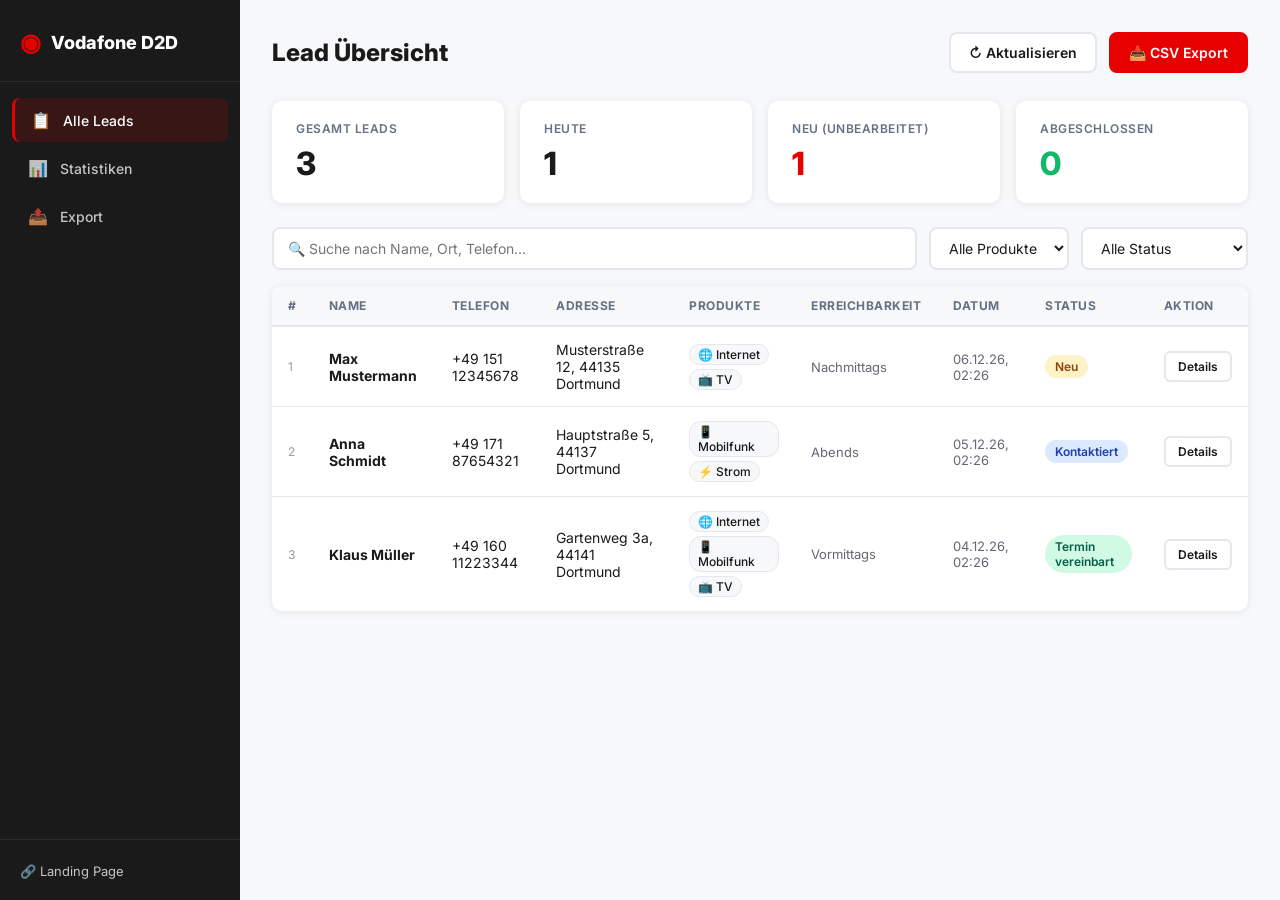
==== meta-lead-generator/dashboard/index.html @ d236b1a8 "feat: add Vodafone D2D meta lead generator tool All-in-one automated lead generation system for Voda" ====
<!DOCTYPE html>
<html lang="de">
<head>
  <meta charset="UTF-8" />
  <meta name="viewport" content="width=device-width, initial-scale=1.0" />
  <title>Lead Dashboard – Vodafone D2D</title>
  <link rel="preconnect" href="https://fonts.googleapis.com" />
  <link href="https://fonts.googleapis.com/css2?family=Inter:wght@300;400;500;600;700;800&display=swap" rel="stylesheet" />
  <link rel="stylesheet" href="styles.css" />
</head>
<body>

  <!-- SIDEBAR -->
  <aside class="sidebar">
    <div class="sidebar-logo">
      <span class="logo-icon">◉</span>
      <span>Vodafone D2D</span>
    </div>
    <nav class="sidebar-nav">
      <a href="#" class="nav-item active" data-view="leads">
        <span class="nav-icon">📋</span> Alle Leads
      </a>
      <a href="#" class="nav-item" data-view="stats">
        <span class="nav-icon">📊</span> Statistiken
      </a>
      <a href="#" class="nav-item" data-view="export">
        <span class="nav-icon">📤</span> Export
      </a>
    </nav>
    <div class="sidebar-footer">
      <a href="../frontend/index.html" target="_blank" class="sidebar-link">🔗 Landing Page</a>
    </div>
  </aside>

  <!-- MAIN -->
  <main class="main">

    <!-- TOPBAR -->
    <div class="topbar">
      <h1 class="page-title">Lead Übersicht</h1>
      <div class="topbar-actions">
        <button class="btn-refresh" onclick="loadLeads()">↻ Aktualisieren</button>
        <button class="btn-export" onclick="exportCSV()">📥 CSV Export</button>
      </div>
    </div>

    <!-- STATS CARDS -->
    <div class="stats-grid">
      <div class="stat-card">
        <div class="stat-label">Gesamt Leads</div>
        <div class="stat-value" id="statTotal">–</div>
      </div>
      <div class="stat-card">
        <div class="stat-label">Heute</div>
        <div class="stat-value" id="statToday">–</div>
      </div>
      <div class="stat-card">
        <div class="stat-label">Neu (unbearbeitet)</div>
        <div class="stat-value red" id="statNew">–</div>
      </div>
      <div class="stat-card">
        <div class="stat-label">Abgeschlossen</div>
        <div class="stat-value green" id="statDone">–</div>
      </div>
    </div>

    <!-- FILTER BAR -->
    <div class="filter-bar">
      <input type="text" id="searchInput" placeholder="🔍 Suche nach Name, Ort, Telefon..." oninput="filterLeads()" />
      <select id="filterProduct" onchange="filterLeads()">
        <option value="">Alle Produkte</option>
        <option value="internet">🌐 Internet</option>
        <option value="tv">📺 TV</option>
        <option value="mobilfunk">📱 Mobilfunk</option>
        <option value="strom">⚡ Strom</option>
      </select>
      <select id="filterStatus" onchange="filterLeads()">
        <option value="">Alle Status</option>
        <option value="neu">Neu</option>
        <option value="kontaktiert">Kontaktiert</option>
        <option value="termin">Termin vereinbart</option>
        <option value="abgeschlossen">Abgeschlossen</option>
        <option value="kein_interesse">Kein Interesse</option>
      </select>
    </div>

    <!-- LEADS TABLE -->
    <div class="table-wrapper">
      <table class="leads-table">
        <thead>
          <tr>
            <th>#</th>
            <th>Name</th>
            <th>Telefon</th>
            <th>Adresse</th>
            <th>Produkte</th>
            <th>Erreichbarkeit</th>
            <th>Datum</th>
            <th>Status</th>
            <th>Aktion</th>
          </tr>
        </thead>
        <tbody id="leadsTableBody">
          <tr>
            <td colspan="9" class="empty-state">
              <div>⏳ Leads werden geladen...</div>
            </td>
          </tr>
        </tbody>
      </table>
    </div>

    <!-- LEAD DETAIL MODAL -->
    <div class="modal-overlay" id="modalOverlay" onclick="closeModal()">
      <div class="modal" onclick="event.stopPropagation()">
        <button class="modal-close" onclick="closeModal()">✕</button>
        <div id="modalContent"></div>
      </div>
    </div>

  </main>

  <script src="script.js"></script>
</body>
</html>
---- meta-lead-generator/dashboard/styles.css ----
*, *::before, *::after { box-sizing: border-box; margin: 0; padding: 0; }

:root {
  --red: #E60000;
  --dark: #1A1A1A;
  --sidebar-bg: #1A1A1A;
  --sidebar-text: rgba(255,255,255,0.75);
  --sidebar-active: rgba(230,0,0,0.15);
  --white: #FFFFFF;
  --gray-light: #F7F8FA;
  --gray-border: #E4E7EC;
  --gray: #667085;
  --success: #12B76A;
  --warning: #F79009;
  --radius: 10px;
  --shadow: 0 1px 8px rgba(0,0,0,0.08);
  --sidebar-w: 240px;
}

body {
  font-family: 'Inter', sans-serif;
  background: var(--gray-light);
  color: var(--dark);
  display: flex;
  min-height: 100vh;
}

/* ============================================================
   SIDEBAR
   ============================================================ */
.sidebar {
  width: var(--sidebar-w);
  background: var(--sidebar-bg);
  color: var(--sidebar-text);
  display: flex;
  flex-direction: column;
  position: fixed;
  top: 0;
  left: 0;
  height: 100vh;
  z-index: 50;
}

.sidebar-logo {
  display: flex;
  align-items: center;
  gap: 10px;
  padding: 28px 20px 24px;
  font-size: 18px;
  font-weight: 800;
  color: white;
  border-bottom: 1px solid rgba(255,255,255,0.08);
}

.logo-icon {
  font-size: 24px;
  color: var(--red);
}

.sidebar-nav {
  flex: 1;
  padding: 16px 12px;
  display: flex;
  flex-direction: column;
  gap: 4px;
}

.nav-item {
  display: flex;
  align-items: center;
  gap: 12px;
  padding: 12px 16px;
  border-radius: 8px;
  text-decoration: none;
  color: var(--sidebar-text);
  font-size: 14px;
  font-weight: 500;
  transition: all 0.15s;
}

.nav-item:hover {
  background: rgba(255,255,255,0.06);
  color: white;
}

.nav-item.active {
  background: var(--sidebar-active);
  color: white;
  border-left: 3px solid var(--red);
}

.nav-icon { font-size: 16px; }

.sidebar-footer {
  padding: 20px;
  border-top: 1px solid rgba(255,255,255,0.08);
}

.sidebar-link {
  color: var(--sidebar-text);
  font-size: 13px;
  text-decoration: none;
}

.sidebar-link:hover { color: white; }

/* ============================================================
   MAIN
   ============================================================ */
.main {
  margin-left: var(--sidebar-w);
  flex: 1;
  padding: 32px;
  min-height: 100vh;
}

/* ============================================================
   TOPBAR
   ============================================================ */
.topbar {
  display: flex;
  align-items: center;
  justify-content: space-between;
  margin-bottom: 28px;
}

.page-title {
  font-size: 24px;
  font-weight: 800;
}

.topbar-actions {
  display: flex;
  gap: 12px;
}

.btn-refresh, .btn-export {
  padding: 10px 18px;
  border-radius: 8px;
  font-size: 14px;
  font-weight: 600;
  cursor: pointer;
  transition: all 0.15s;
  font-family: 'Inter', sans-serif;
  border: 2px solid var(--gray-border);
  background: white;
  color: var(--dark);
}

.btn-refresh:hover { background: var(--gray-light); }
.btn-export { background: var(--red); border-color: var(--red); color: white; }
.btn-export:hover { background: #C20000; }

/* ============================================================
   STATS
   ============================================================ */
.stats-grid {
  display: grid;
  grid-template-columns: repeat(4, 1fr);
  gap: 16px;
  margin-bottom: 24px;
}

.stat-card {
  background: white;
  border-radius: var(--radius);
  padding: 20px 24px;
  box-shadow: var(--shadow);
}

.stat-label {
  font-size: 12px;
  font-weight: 600;
  text-transform: uppercase;
  letter-spacing: 0.5px;
  color: var(--gray);
  margin-bottom: 8px;
}

.stat-value {
  font-size: 32px;
  font-weight: 800;
  color: var(--dark);
}

.stat-value.red { color: var(--red); }
.stat-value.green { color: var(--success); }

/* ============================================================
   FILTER BAR
   ============================================================ */
.filter-bar {
  display: flex;
  gap: 12px;
  margin-bottom: 16px;
}

.filter-bar input,
.filter-bar select {
  padding: 10px 14px;
  border: 2px solid var(--gray-border);
  border-radius: 8px;
  font-size: 14px;
  font-family: 'Inter', sans-serif;
  background: white;
  color: var(--dark);
  transition: border-color 0.2s;
}

.filter-bar input { flex: 1; }
.filter-bar input:focus,
.filter-bar select:focus { outline: none; border-color: var(--red); }

/* ============================================================
   TABLE
   ============================================================ */
.table-wrapper {
  background: white;
  border-radius: var(--radius);
  box-shadow: var(--shadow);
  overflow: auto;
}

.leads-table {
  width: 100%;
  border-collapse: collapse;
  min-width: 900px;
}

.leads-table thead {
  background: var(--gray-light);
  border-bottom: 2px solid var(--gray-border);
}

.leads-table th {
  padding: 12px 16px;
  text-align: left;
  font-size: 12px;
  font-weight: 700;
  text-transform: uppercase;
  letter-spacing: 0.5px;
  color: var(--gray);
}

.leads-table td {
  padding: 14px 16px;
  font-size: 14px;
  border-bottom: 1px solid var(--gray-border);
  vertical-align: middle;
}

.leads-table tr:last-child td { border-bottom: none; }
.leads-table tr:hover td { background: #FAFAFA; }

.empty-state {
  text-align: center;
  padding: 60px !important;
  color: var(--gray);
  font-size: 16px;
}

/* Product tags */
.product-tags {
  display: flex;
  flex-wrap: wrap;
  gap: 4px;
}

.product-tag {
  background: var(--gray-light);
  border: 1px solid var(--gray-border);
  padding: 2px 8px;
  border-radius: 12px;
  font-size: 12px;
  font-weight: 500;
}

/* Status badge */
.status-badge {
  display: inline-block;
  padding: 4px 10px;
  border-radius: 20px;
  font-size: 12px;
  font-weight: 600;
}

.status-neu { background: #FEF3C7; color: #92400E; }
.status-kontaktiert { background: #DBEAFE; color: #1E40AF; }
.status-termin { background: #D1FAE5; color: #065F46; }
.status-abgeschlossen { background: #D1FAE5; color: #065F46; }
.status-kein_interesse { background: #F3F4F6; color: #6B7280; }

/* Action buttons */
.btn-detail {
  background: none;
  border: 2px solid var(--gray-border);
  padding: 6px 12px;
  border-radius: 6px;
  font-size: 12px;
  font-weight: 600;
  cursor: pointer;
  font-family: 'Inter', sans-serif;
  color: var(--dark);
  transition: all 0.15s;
}

.btn-detail:hover {
  border-color: var(--red);
  color: var(--red);
}

/* ============================================================
   MODAL
   ============================================================ */
.modal-overlay {
  display: none;
  position: fixed;
  inset: 0;
  background: rgba(0,0,0,0.5);
  z-index: 200;
  align-items: center;
  justify-content: center;
}

.modal-overlay.open {
  display: flex;
}

.modal {
  background: white;
  border-radius: 16px;
  padding: 36px;
  max-width: 560px;
  width: 90%;
  position: relative;
  max-height: 90vh;
  overflow-y: auto;
}

.modal-close {
  position: absolute;
  top: 16px;
  right: 16px;
  background: var(--gray-light);
  border: none;
  width: 32px;
  height: 32px;
  border-radius: 50%;
  font-size: 14px;
  cursor: pointer;
  font-weight: 700;
}

.modal-close:hover { background: var(--gray-border); }

.modal-title {
  font-size: 20px;
  font-weight: 800;
  margin-bottom: 24px;
}

.modal-section {
  margin-bottom: 20px;
}

.modal-section h4 {
  font-size: 11px;
  font-weight: 700;
  text-transform: uppercase;
  letter-spacing: 0.5px;
  color: var(--gray);
  margin-bottom: 8px;
}

.modal-row {
  display: flex;
  justify-content: space-between;
  font-size: 14px;
  padding: 6px 0;
  border-bottom: 1px solid var(--gray-border);
}

.modal-row:last-child { border-bottom: none; }
.modal-row span:first-child { color: var(--gray); }
.modal-row span:last-child { font-weight: 500; }

.modal-status-select {
  width: 100%;
  padding: 10px 14px;
  border: 2px solid var(--gray-border);
  border-radius: 8px;
  font-size: 14px;
  font-family: 'Inter', sans-serif;
  margin-top: 8px;
}

.btn-save {
  width: 100%;
  background: var(--red);
  color: white;
  border: none;
  padding: 14px;
  border-radius: 8px;
  font-size: 15px;
  font-weight: 700;
  cursor: pointer;
  margin-top: 20px;
  font-family: 'Inter', sans-serif;
  transition: background 0.15s;
}

.btn-save:hover { background: #C20000; }

/* ============================================================
   RESPONSIVE
   ============================================================ */
@media (max-width: 900px) {
  .stats-grid { grid-template-columns: repeat(2, 1fr); }
  .main { padding: 20px 16px; }
}

@media (max-width: 640px) {
  .sidebar { display: none; }
  .main { margin-left: 0; }
  .filter-bar { flex-direction: column; }
}
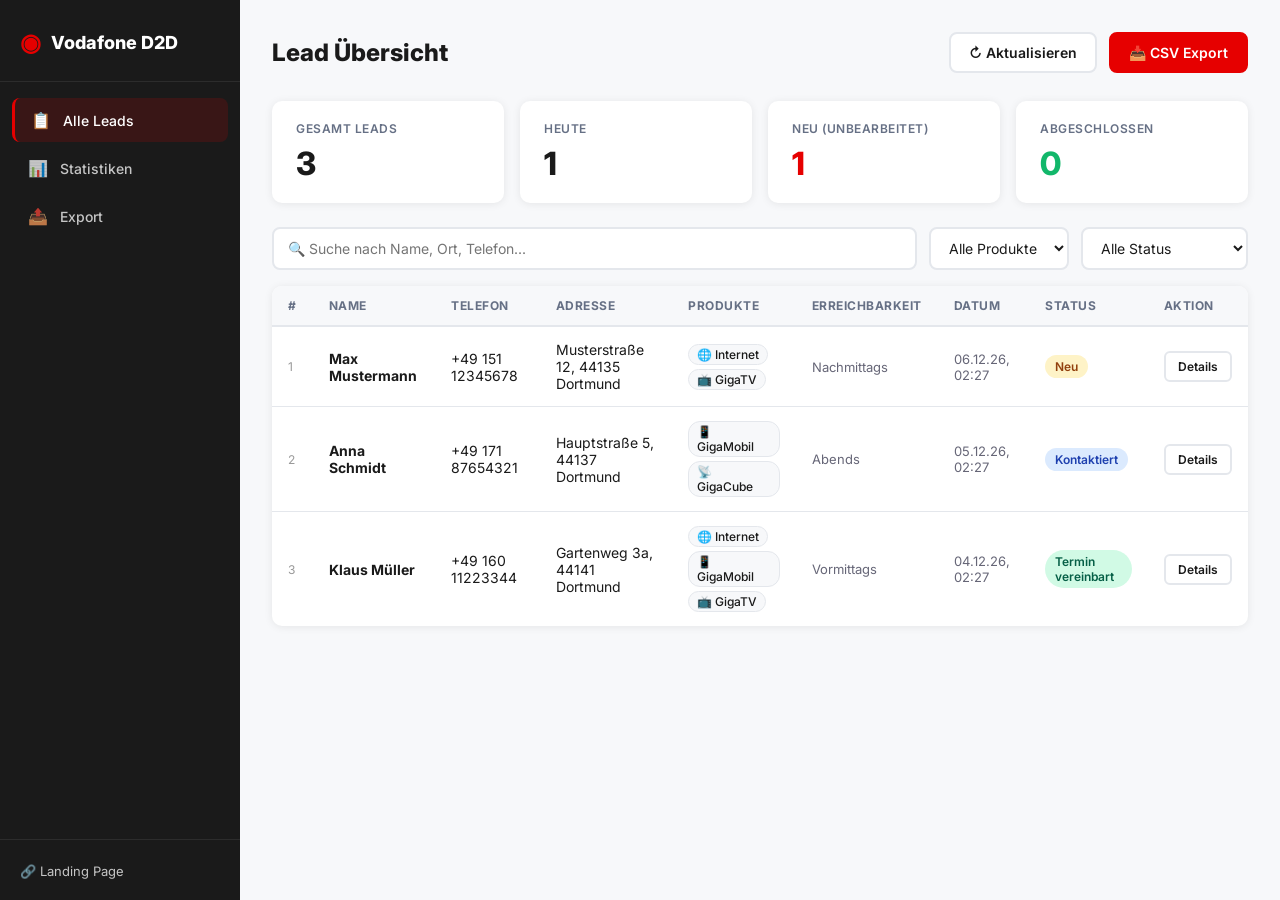
==== commit fb1fe1a0: "feat: update products and prices from official Vodafone portfolio (Jan 2026) - Replace placeholder p" ====
--- a/meta-lead-generator/dashboard/index.html
+++ b/meta-lead-generator/dashboard/index.html
@@ -72,7 +72,7 @@
         <option value="internet">🌐 Internet</option>
         <option value="tv">📺 TV</option>
         <option value="mobilfunk">📱 Mobilfunk</option>
-        <option value="strom">⚡ Strom</option>
+        <option value="gigacube">📡 GigaCube</option>
       </select>
       <select id="filterStatus" onchange="filterLeads()">
         <option value="">Alle Status</option>
